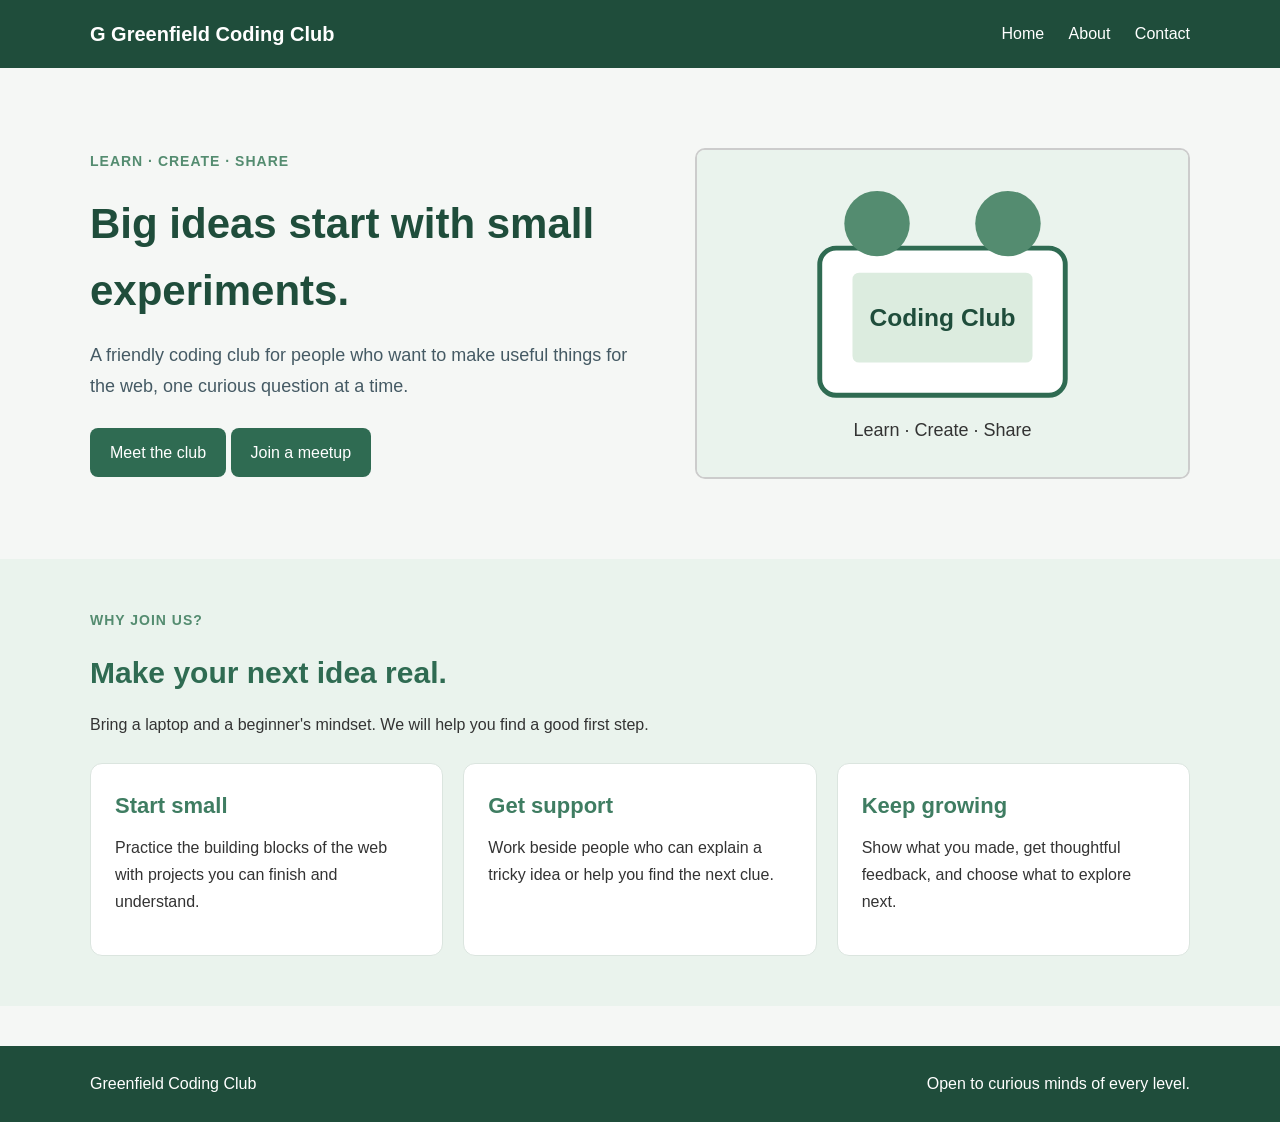
==== project/index.html @ 317ce495 "HW4: Add external CSS and style pages" ====
<!doctype html>
<html lang="en">
<head>
  <meta charset="utf-8">
  <meta name="viewport" content="width=device-width, initial-scale=1">
  <meta name="description" content="Greenfield Coding Club brings curious people together to build for the web.">
  <title>Greenfield Coding Club | Make and learn together</title>
  <link rel="stylesheet" href="css/style.css">
</head>

<body>

  <header class="site-header">
    <div class="wrap header-inner">
      <a class="brand" href="index.html">
        <span class="brand-mark" aria-hidden="true">G</span>
        Greenfield Coding Club
      </a>

      <nav class="site-nav" aria-label="Main navigation">
        <a href="index.html" aria-current="page">Home</a>
        <a href="about.html">About</a>
        <a href="contact.html">Contact</a>
      </nav>
    </div>
  </header>

  <main>

    <section class="wrap hero" aria-labelledby="home-title">
      <div class="hero-copy">

        <p class="eyebrow">Learn · Create · Share</p>

        <h1 id="home-title">
          Big ideas start with <span>small experiments.</span>
        </h1>

        <p class="lead">
          A friendly coding club for people who want to make useful things
          for the web, one curious question at a time.
        </p>

        <a class="button" href="about.html">Meet the club</a>

        <a class="button button-secondary" href="contact.html">
          Join a meetup
        </a>

      </div>

      <img
        class="hero-image"
        src="images/coding-club.svg"
        alt="A coding club member building a project on a laptop"
      >

    </section>


    <section class="section section-soft">

      <div class="wrap">

        <div class="section-intro">

          <p class="eyebrow">Why join us?</p>

          <h2>Make your next idea real.</h2>

          <p class="muted">
            Bring a laptop and a beginner's mindset.
            We will help you find a good first step.
          </p>

        </div>


        <div class="card-grid">

          <article class="card">
            <h3>Start small</h3>
            <p>
              Practice the building blocks of the web with projects
              you can finish and understand.
            </p>
          </article>

          <article class="card">
            <h3>Get support</h3>
            <p>
              Work beside people who can explain a tricky idea
              or help you find the next clue.
            </p>
          </article>

          <article class="card">
            <h3>Keep growing</h3>
            <p>
              Show what you made, get thoughtful feedback,
              and choose what to explore next.
            </p>
          </article>

        </div>

      </div>

    </section>

  </main>


  <footer class="site-footer">
    <div class="wrap footer-inner">
      <span>Greenfield Coding Club</span>
      <span>Open to curious minds of every level.</span>
    </div>
  </footer>

</body>
</html>
---- project/css/style.css ----
* {
    margin: 0;
    padding: 0;
    box-sizing: border-box;
}

body {
    background-color: #f5f7f5;
    color: #333333;
    font-family: Arial, sans-serif;
    font-size: 16px;
    line-height: 1.6;
}
h1 {
    color: #1f4d3b;
    font-size: 42px;
    margin-bottom: 16px;
}

h2 {
    color: #2f6b52;
    font-size: 30px;
    margin-bottom: 14px;
}

h3 {
    color: #3f7d62;
    font-size: 22px;
    margin-bottom: 10px;
}
p {
    line-height: 1.7;
    margin-bottom: 16px;
}
img {
    max-width: 100%;
    height: auto;
    border: 2px solid #cccccc;
    border-radius: 10px;
    margin: 20px 0;
}
ul,
ol {
    padding-left: 25px;
    margin-bottom: 20px;
}

li {
    margin-bottom: 8px;
}
.wrap {
    width: 90%;
    max-width: 1100px;
    margin: 0 auto;
}

.site-header {
    background-color: #1f4d3b;
    padding: 18px 0;
}

.header-inner {
    display: flex;
    justify-content: space-between;
    align-items: center;
}

.brand {
    color: white;
    text-decoration: none;
    font-size: 20px;
    font-weight: bold;
}

.site-nav a {
    color: white;
    text-decoration: none;
    margin-left: 20px;
}

.site-nav a:hover {
    text-decoration: underline;
}
.hero {
    display: flex;
    align-items: center;
    gap: 40px;
    padding: 60px 0;
}

.hero-copy {
    flex: 1;
}

.hero-image {
    width: 45%;
}

.eyebrow {
    color: #548c70;
    font-size: 14px;
    font-weight: bold;
    text-transform: uppercase;
    letter-spacing: 1px;
}

.lead {
    font-size: 18px;
    color: #455a64;
}

.button {
    display: inline-block;
    background-color: #2f6b52;
    color: white;
    text-decoration: none;
    padding: 12px 20px;
    border-radius: 8px;
    margin-top: 10px;
}

.button:hover {
    background-color: #1f4d3b;
}
.section {
    padding: 50px 0;
}

.section-soft {
    background-color: #eaf3ed;
}

.section-intro {
    margin-bottom: 25px;
}

.card-grid {
    display: grid;
    grid-template-columns: repeat(3, 1fr);
    gap: 20px;
}

.card {
    background-color: white;
    padding: 24px;
    border: 1px solid #dbe5df;
    border-radius: 12px;
}
.about-layout {
    display: grid;
    grid-template-columns: 2fr 1fr;
    gap: 30px;
}

.callout {
    background-color: #dcecdf;
    padding: 18px;
    border-left: 5px solid #2f6b52;
    margin-top: 20px;
}
.contact-layout {
    display: grid;
    grid-template-columns: 1fr 1fr;
    gap: 30px;
    padding: 50px 0;
}

.contact-card {
    background-color: white;
    padding: 25px;
    border-radius: 12px;
    border: 1px solid #dbe5df;
}

label {
    display: block;
    font-weight: bold;
    margin-top: 14px;
    margin-bottom: 5px;
}

input,
textarea {
    width: 100%;
    padding: 10px;
    border: 1px solid #cccccc;
    border-radius: 6px;
}

textarea {
    min-height: 130px;
}

button {
    margin-top: 15px;
    background-color: #2f6b52;
    color: white;
    border: none;
    padding: 12px 20px;
    border-radius: 8px;
    cursor: pointer;
}
.site-footer {
    background-color: #1f4d3b;
    color: white;
    padding: 25px 0;
    margin-top: 40px;
}

.footer-inner {
    display: flex;
    justify-content: space-between;
}
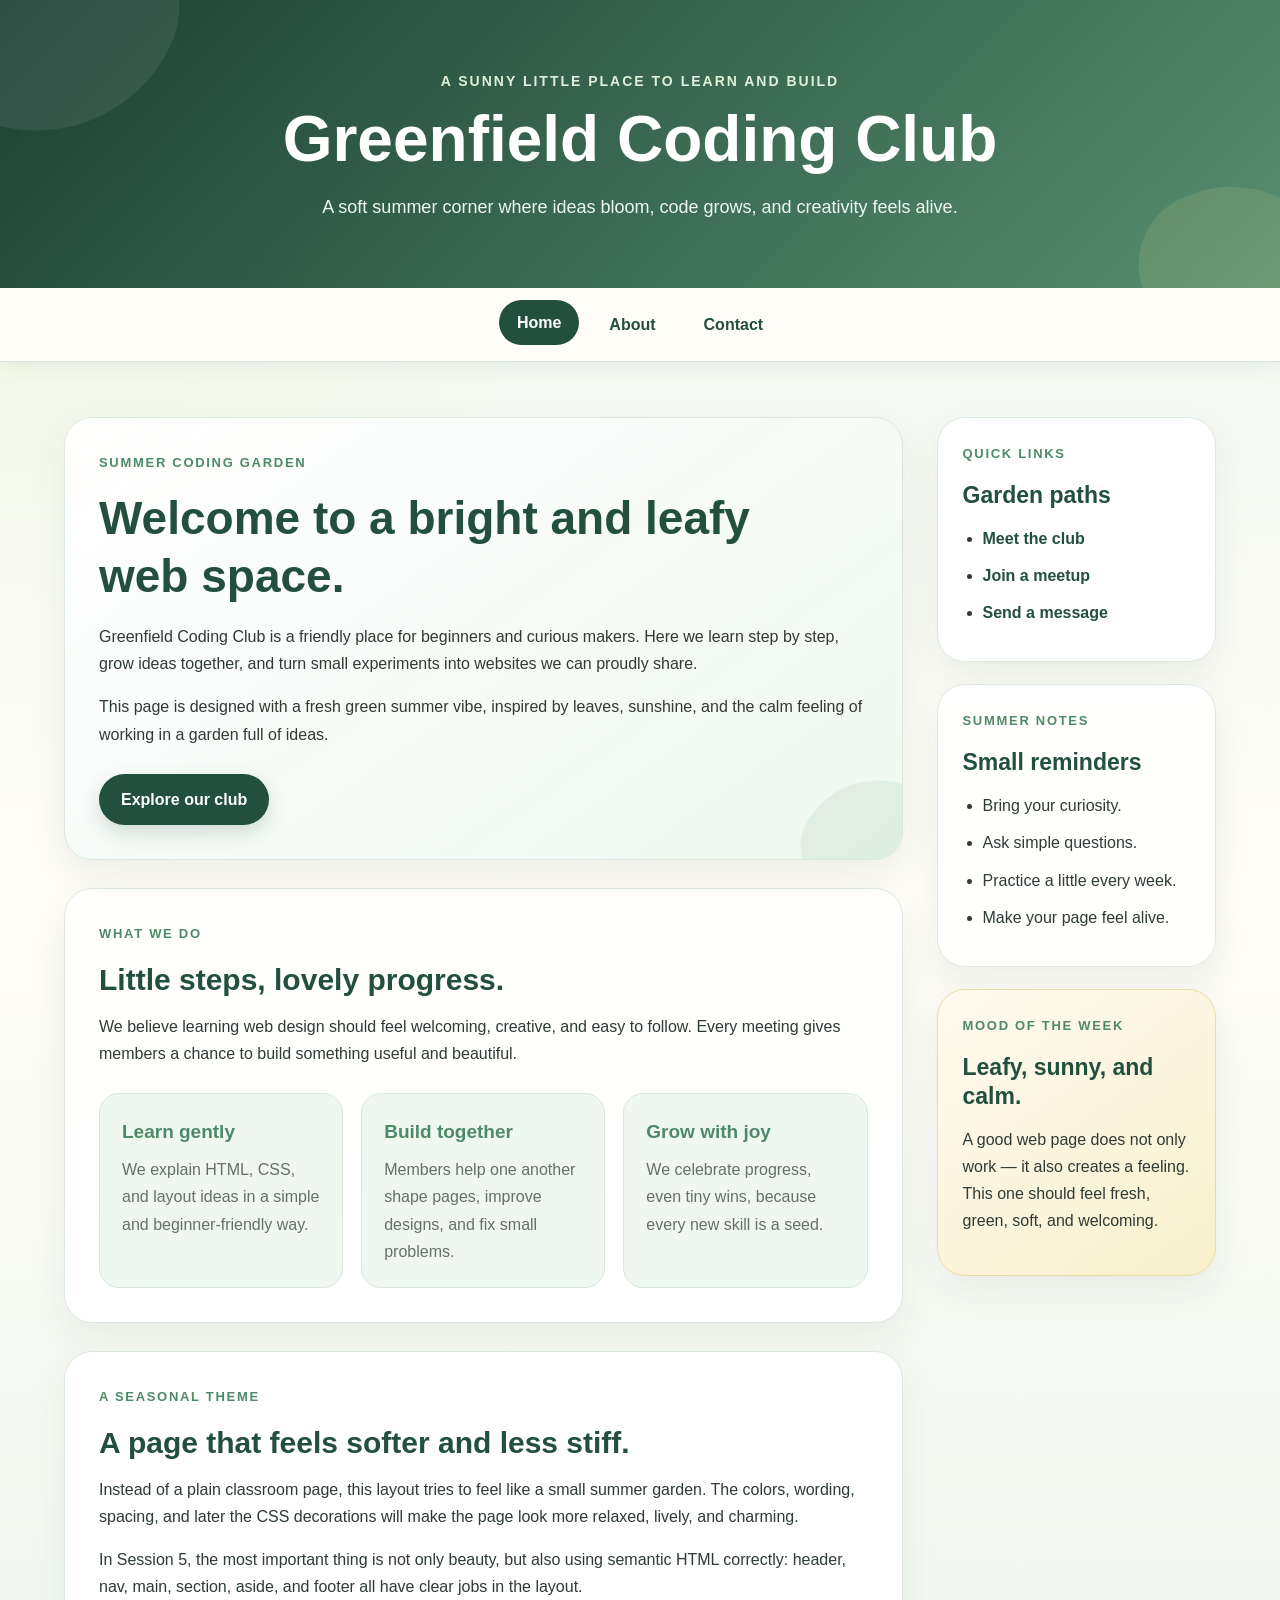
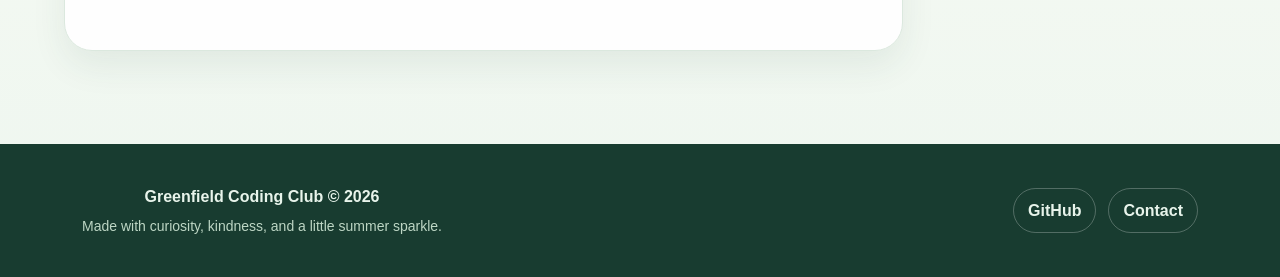
==== commit fbadbbab: "HW5: Add semantic summer garden layout" ====
--- a/project/index.html
+++ b/project/index.html
@@ -3,120 +3,164 @@
 <head>
   <meta charset="utf-8">
   <meta name="viewport" content="width=device-width, initial-scale=1">
-  <meta name="description" content="Greenfield Coding Club brings curious people together to build for the web.">
-  <title>Greenfield Coding Club | Make and learn together</title>
+  <meta name="description" content="Greenfield Coding Club is a cozy summer-inspired coding community where curious people build beautiful things for the web.">
+  <title>Greenfield Coding Club | Summer Garden Layout</title>
   <link rel="stylesheet" href="css/style.css">
 </head>
 
 <body>
 
   <header class="site-header">
-    <div class="wrap header-inner">
-      <a class="brand" href="index.html">
-        <span class="brand-mark" aria-hidden="true">G</span>
-        Greenfield Coding Club
-      </a>
-
-      <nav class="site-nav" aria-label="Main navigation">
-        <a href="index.html" aria-current="page">Home</a>
-        <a href="about.html">About</a>
-        <a href="contact.html">Contact</a>
-      </nav>
+    <div class="container">
+      <p class="site-tagline">A sunny little place to learn and build</p>
+      <h1 class="site-title">Greenfield Coding Club</h1>
+      <p class="site-subtitle">
+        A soft summer corner where ideas bloom, code grows, and creativity feels alive.
+      </p>
     </div>
   </header>
 
-  <main>
+  <nav class="site-nav" aria-label="Main navigation">
+    <div class="container">
+      <ul class="nav-list">
+  <li>
+    <a class="active" href="index.html" aria-current="page">Home</a>
+  </li>
 
-    <section class="wrap hero" aria-labelledby="home-title">
-      <div class="hero-copy">
+  <li>
+    <a href="about.html">About</a>
+  </li>
 
-        <p class="eyebrow">Learn · Create · Share</p>
+  <li>
+    <a href="contact.html">Contact</a>
+  </li>
+</ul>
+    </div>
+  </nav>
 
-        <h1 id="home-title">
-          Big ideas start with <span>small experiments.</span>
-        </h1>
+  <main class="site-main">
+    <div class="container page-layout">
 
-        <p class="lead">
-          A friendly coding club for people who want to make useful things
-          for the web, one curious question at a time.
-        </p>
+      <section class="main-content" aria-labelledby="welcome-title">
 
-        <a class="button" href="about.html">Meet the club</a>
+        <section class="hero-card">
+          <p class="mini-label">Summer coding garden</p>
+          <h2 id="welcome-title">Welcome to a bright and leafy web space.</h2>
+          <p>
+            Greenfield Coding Club is a friendly place for beginners and curious makers.
+            Here we learn step by step, grow ideas together, and turn small experiments
+            into websites we can proudly share.
+          </p>
+          <p>
+            This page is designed with a fresh green summer vibe, inspired by leaves,
+            sunshine, and the calm feeling of working in a garden full of ideas.
+          </p>
+          <a class="main-button" href="about.html">Explore our club</a>
+        </section>
 
-        <a class="button button-secondary" href="contact.html">
-          Join a meetup
-        </a>
-
-      </div>
-
-      <img
-        class="hero-image"
-        src="images/coding-club.svg"
-        alt="A coding club member building a project on a laptop"
-      >
-
-    </section>
-
-
-    <section class="section section-soft">
-
-      <div class="wrap">
-
-        <div class="section-intro">
-
-          <p class="eyebrow">Why join us?</p>
-
-          <h2>Make your next idea real.</h2>
-
-          <p class="muted">
-            Bring a laptop and a beginner's mindset.
-            We will help you find a good first step.
+        <section class="content-card" aria-labelledby="activities-title">
+          <p class="mini-label">What we do</p>
+          <h2 id="activities-title">Little steps, lovely progress.</h2>
+          <p>
+            We believe learning web design should feel welcoming, creative, and easy to follow.
+            Every meeting gives members a chance to build something useful and beautiful.
           </p>
 
-        </div>
+          <div class="feature-grid">
+            <article class="feature-box">
+              <h3>Learn gently</h3>
+              <p>
+                We explain HTML, CSS, and layout ideas in a simple and beginner-friendly way.
+              </p>
+            </article>
 
+            <article class="feature-box">
+              <h3>Build together</h3>
+              <p>
+                Members help one another shape pages, improve designs, and fix small problems.
+              </p>
+            </article>
 
-        <div class="card-grid">
+            <article class="feature-box">
+              <h3>Grow with joy</h3>
+              <p>
+                We celebrate progress, even tiny wins, because every new skill is a seed.
+              </p>
+            </article>
+          </div>
+        </section>
 
-          <article class="card">
-            <h3>Start small</h3>
-            <p>
-              Practice the building blocks of the web with projects
-              you can finish and understand.
-            </p>
-          </article>
+        <section class="content-card" aria-labelledby="story-title">
+          <p class="mini-label">A seasonal theme</p>
+          <h2 id="story-title">A page that feels softer and less stiff.</h2>
+          <p>
+            Instead of a plain classroom page, this layout tries to feel like a small summer garden.
+            The colors, wording, spacing, and later the CSS decorations will make the page look more
+            relaxed, lively, and charming.
+          </p>
+          <p>
+            In Session 5, the most important thing is not only beauty, but also using semantic HTML
+            correctly: header, nav, main, section, aside, and footer all have clear jobs in the layout.
+          </p>
+        </section>
 
-          <article class="card">
-            <h3>Get support</h3>
-            <p>
-              Work beside people who can explain a tricky idea
-              or help you find the next clue.
-            </p>
-          </article>
+      </section>
 
-          <article class="card">
-            <h3>Keep growing</h3>
-            <p>
-              Show what you made, get thoughtful feedback,
-              and choose what to explore next.
-            </p>
-          </article>
+      <aside class="sidebar" aria-labelledby="sidebar-title">
+        <section class="sidebar-card">
+          <p class="mini-label">Quick links</p>
+          <h2 id="sidebar-title">Garden paths</h2>
+          <ul class="sidebar-list">
+            <li><a href="about.html">Meet the club</a></li>
+            <li><a href="contact.html">Join a meetup</a></li>
+            <li><a href="contact.html">Send a message</a></li>
+          </ul>
+        </section>
 
-        </div>
+        <section class="sidebar-card">
+          <p class="mini-label">Summer notes</p>
+          <h2>Small reminders</h2>
+          <ul class="sidebar-list">
+            <li>Bring your curiosity.</li>
+            <li>Ask simple questions.</li>
+            <li>Practice a little every week.</li>
+            <li>Make your page feel alive.</li>
+          </ul>
+        </section>
 
-      </div>
+        <section class="sidebar-card highlight-card">
+          <p class="mini-label">Mood of the week</p>
+          <h2>Leafy, sunny, and calm.</h2>
+          <p>
+            A good web page does not only work — it also creates a feeling.
+            This one should feel fresh, green, soft, and welcoming.
+          </p>
+        </section>
+      </aside>
 
-    </section>
-
+    </div>
   </main>
 
+  <footer class="site-footer">
+  <div class="container footer-content">
 
-  <footer class="site-footer">
-    <div class="wrap footer-inner">
-      <span>Greenfield Coding Club</span>
-      <span>Open to curious minds of every level.</span>
+    <div>
+      <p class="footer-title">
+        Greenfield Coding Club © 2026
+      </p>
+
+      <p>
+        Made with curiosity, kindness, and a little summer sparkle.
+      </p>
     </div>
-  </footer>
+
+    <div class="footer-links">
+      <a href="https://github.com/naiu-gud" target="_blank">GitHub</a>
+      <a href="contact.html">Contact</a>
+    </div>
+
+  </div>
+</footer>
 
 </body>
 </html>
--- a/project/css/style.css
+++ b/project/css/style.css
@@ -1,213 +1,598 @@
+/* =========================
+   SESSION 05 - SUMMER GARDEN
+   Greenfield Coding Club
+   ========================= */
+
+
+/* ---------- Color system ---------- */
+
+:root {
+    --forest: #234f3f;
+    --deep-green: #183c30;
+    --leaf: #4f8a68;
+    --fresh-green: #75a985;
+    --sage: #dfeee3;
+    --mint: #eef7f0;
+    --cream: #fffdf7;
+    --sun: #f5d98b;
+    --text: #2f3b35;
+    --muted: #637168;
+    --white: #ffffff;
+}
+
+
+/* ---------- Reset ---------- */
+
 * {
     margin: 0;
     padding: 0;
     box-sizing: border-box;
 }
 
+
+/* ---------- Whole page ---------- */
+
 body {
-    background-color: #f5f7f5;
-    color: #333333;
-    font-family: Arial, sans-serif;
+    margin: 0;
+    background:
+        radial-gradient(circle at top left, #f4f8df 0, transparent 28%),
+        linear-gradient(180deg, #eef7f0 0%, #fffdf7 48%, #edf6ef 100%);
+    color: var(--text);
+    font-family: "Segoe UI", Arial, sans-serif;
     font-size: 16px;
-    line-height: 1.6;
-}
-h1 {
-    color: #1f4d3b;
-    font-size: 42px;
-    margin-bottom: 16px;
-}
-
-h2 {
-    color: #2f6b52;
+    line-height: 1.7;
+}
+
+
+/* ---------- Reusable page width ---------- */
+
+.container {
+    width: 90%;
+    max-width: 1180px;
+    margin: 0 auto;
+}
+
+
+/* ---------- Header ---------- */
+
+.site-header {
+    position: relative;
+    overflow: hidden;
+    text-align: center;
+    color: var(--white);
+    background:
+        linear-gradient(
+            135deg,
+            rgba(24, 60, 48, 0.98),
+            rgba(79, 138, 104, 0.95)
+        );
+    padding: 70px 20px 65px;
+}
+
+
+/* Decorative summer circles / leaves */
+
+.site-header::before {
+    content: "";
+    position: absolute;
+    width: 240px;
+    height: 240px;
+    background-color: rgba(255, 255, 255, 0.08);
+    border-radius: 60% 40% 65% 35%;
+    top: -100px;
+    left: -70px;
+    transform: rotate(25deg);
+}
+
+.site-header::after {
+    content: "";
+    position: absolute;
+    width: 190px;
+    height: 190px;
+    background-color: rgba(245, 217, 139, 0.12);
+    border-radius: 40% 60% 35% 65%;
+    right: -55px;
+    bottom: -85px;
+    transform: rotate(-20deg);
+}
+
+.site-header .container {
+    position: relative;
+    z-index: 1;
+}
+
+.site-tagline {
+    margin: 0 0 10px;
+    color: #dff0d8;
+    font-size: 14px;
+    font-weight: 700;
+    letter-spacing: 2px;
+    text-transform: uppercase;
+}
+
+.site-title {
+    margin: 0;
+    color: var(--white);
+    font-size: clamp(38px, 6vw, 64px);
+    line-height: 1.1;
+}
+
+.site-subtitle {
+    max-width: 680px;
+    margin: 18px auto 0;
+    color: #eef8f0;
+    font-size: 18px;
+}
+
+
+/* ---------- Navigation ---------- */
+
+.site-nav {
+    background-color: var(--cream);
+    border-bottom: 1px solid #d8e7dc;
+    box-shadow: 0 5px 20px rgba(35, 79, 63, 0.08);
+}
+
+.nav-list {
+    list-style: none;
+
+    display: flex;
+    justify-content: center;
+    align-items: center;
+
+    gap: 12px;
+
+    padding: 14px 0;
+    margin: 0;
+}
+
+.nav-list a {
+    display: block;
+    color: var(--forest);
+    text-decoration: none;
+    font-weight: 700;
+
+    padding: 9px 18px;
+
+    border-radius: 999px;
+
+    transition:
+        background-color 0.2s ease,
+        color 0.2s ease,
+        transform 0.2s ease;
+}
+
+.nav-list a:hover,
+.nav-list a.active,
+.nav-list a[aria-current="page"] {
+    background-color: var(--forest);
+    color: var(--white);
+    transform: translateY(-2px);
+}
+
+
+/* ---------- Main page ---------- */
+
+.site-main {
+    padding: 55px 0 65px;
+}
+
+
+/*
+   FLEXBOX LAYOUT
+
+   .page-layout is the PARENT.
+   main-content and sidebar are its CHILDREN.
+*/
+
+.page-layout {
+    display: flex;
+    align-items: flex-start;
+
+    gap: 34px;
+}
+
+
+/* Main column = wider */
+
+.main-content {
+    flex: 3;
+}
+
+
+/* Sidebar = narrower */
+
+.sidebar {
+    flex: 1;
+
+    display: flex;
+    flex-direction: column;
+    gap: 22px;
+}
+
+
+/* ---------- General cards ---------- */
+
+.hero-card,
+.content-card,
+.sidebar-card {
+    background-color: rgba(255, 255, 255, 0.9);
+
+    border: 1px solid #dbe8de;
+    border-radius: 28px;
+
+    box-shadow:
+        0 15px 35px rgba(35, 79, 63, 0.08);
+
+    padding: 34px;
+}
+
+
+/* ---------- Hero content ---------- */
+
+.hero-card {
+    position: relative;
+    overflow: hidden;
+
+    margin-bottom: 28px;
+
+    background:
+        linear-gradient(
+            145deg,
+            rgba(255, 255, 255, 0.97),
+            rgba(238, 247, 240, 0.95)
+        );
+}
+
+.hero-card::after {
+    content: "";
+    position: absolute;
+
+    width: 130px;
+    height: 130px;
+
+    right: -35px;
+    bottom: -45px;
+
+    background-color: rgba(117, 169, 133, 0.13);
+
+    border-radius: 70% 30% 60% 40%;
+    transform: rotate(30deg);
+}
+
+.mini-label {
+    margin: 0 0 8px;
+
+    color: var(--leaf);
+
+    font-size: 13px;
+    font-weight: 800;
+
+    letter-spacing: 1.7px;
+    text-transform: uppercase;
+}
+
+.hero-card h2,
+.content-card h2,
+.sidebar-card h2 {
+    color: var(--forest);
+
+    line-height: 1.25;
+}
+
+.hero-card h2 {
+    max-width: 700px;
+
+    margin-bottom: 18px;
+
+    font-size: clamp(30px, 4vw, 46px);
+}
+
+.hero-card p,
+.content-card p,
+.sidebar-card p {
+    margin: 0 0 16px;
+}
+
+
+/* ---------- Main button ---------- */
+
+.main-button {
+    display: inline-block;
+
+    margin-top: 10px;
+
+    padding: 12px 22px;
+
+    background-color: var(--forest);
+    color: var(--white);
+
+    text-decoration: none;
+    font-weight: 700;
+
+    border-radius: 999px;
+
+    box-shadow:
+        0 8px 20px rgba(35, 79, 63, 0.18);
+
+    transition:
+        transform 0.2s ease,
+        background-color 0.2s ease;
+}
+
+.main-button:hover {
+    background-color: var(--leaf);
+    transform: translateY(-2px);
+}
+
+
+/* ---------- Content sections ---------- */
+
+.content-card {
+    margin-bottom: 28px;
+}
+
+.content-card h2 {
+    margin-bottom: 14px;
     font-size: 30px;
-    margin-bottom: 14px;
-}
-
-h3 {
-    color: #3f7d62;
-    font-size: 22px;
+}
+
+
+/* ---------- Feature cards ---------- */
+
+.feature-grid {
+    display: flex;
+
+    gap: 18px;
+
+    margin-top: 26px;
+}
+
+.feature-box {
+    flex: 1;
+
+    padding: 22px;
+
+    background-color: var(--mint);
+
+    border: 1px solid #d7e8db;
+    border-radius: 20px;
+}
+
+.feature-box h3 {
+    margin-bottom: 8px;
+
+    color: var(--leaf);
+
+    font-size: 19px;
+}
+
+.feature-box p {
+    margin: 0;
+
+    color: var(--muted);
+}
+
+
+/* ---------- Sidebar ---------- */
+
+.sidebar-card {
+    padding: 25px;
+}
+
+.sidebar-card h2 {
+    margin-bottom: 15px;
+
+    font-size: 23px;
+}
+
+.sidebar-list {
+    margin: 0;
+    padding-left: 20px;
+}
+
+.sidebar-list li {
     margin-bottom: 10px;
 }
-p {
-    line-height: 1.7;
-    margin-bottom: 16px;
-}
-img {
-    max-width: 100%;
-    height: auto;
-    border: 2px solid #cccccc;
-    border-radius: 10px;
-    margin: 20px 0;
-}
-ul,
-ol {
-    padding-left: 25px;
+
+.sidebar-list a {
+    color: var(--forest);
+    font-weight: 700;
+    text-decoration: none;
+}
+
+.sidebar-list a:hover {
+    color: var(--leaf);
+    text-decoration: underline;
+}
+
+
+/* Special sunny sidebar */
+
+.highlight-card {
+    background:
+        linear-gradient(
+            145deg,
+            #fffaf0,
+            #f7f0cc
+        );
+
+    border-color: #eadca3;
+}
+
+/* ---------- Contact form ---------- */
+
+.contact-form {
+    margin-top: 24px;
+}
+
+.form-group {
     margin-bottom: 20px;
 }
 
-li {
-    margin-bottom: 8px;
-}
-.wrap {
-    width: 90%;
-    max-width: 1100px;
-    margin: 0 auto;
-}
-
-.site-header {
-    background-color: #1f4d3b;
-    padding: 18px 0;
-}
-
-.header-inner {
+.form-group label {
+    display: block;
+    margin-bottom: 7px;
+
+    color: var(--forest);
+
+    font-weight: 700;
+}
+
+.form-group input,
+.form-group textarea {
+    width: 100%;
+
+    padding: 13px 15px;
+
+    border: 1px solid #cddfd2;
+    border-radius: 14px;
+
+    background-color: #fbfefb;
+
+    color: var(--text);
+
+    font: inherit;
+
+    outline: none;
+}
+
+.form-group input:focus,
+.form-group textarea:focus {
+    border-color: var(--leaf);
+
+    box-shadow:
+        0 0 0 3px rgba(79, 138, 104, 0.12);
+}
+
+.form-group textarea {
+    min-height: 150px;
+
+    resize: vertical;
+}
+
+.form-button {
+    border: none;
+
+    padding: 12px 22px;
+
+    background-color: var(--forest);
+    color: var(--white);
+
+    font: inherit;
+    font-weight: 700;
+
+    border-radius: 999px;
+
+    cursor: pointer;
+
+    box-shadow:
+        0 8px 20px rgba(35, 79, 63, 0.18);
+}
+
+.form-button:hover {
+    background-color: var(--leaf);
+}
+/* ---------- Footer ---------- */
+
+.site-footer {
+    background-color: var(--deep-green);
+    color: #e8f4eb;
+
+    text-align: center;
+
+    padding: 35px 20px;
+}
+
+.site-footer p {
+    margin: 4px 0;
+}
+
+.site-footer p:last-child {
+    color: #bdd6c4;
+    font-size: 14px;
+}
+
+.footer-content {
     display: flex;
     justify-content: space-between;
     align-items: center;
-}
-
-.brand {
-    color: white;
+    gap: 25px;
+}
+
+.footer-title {
+    font-weight: 700;
+}
+
+.footer-links {
+    display: flex;
+    gap: 12px;
+}
+
+.footer-links a {
+    color: #e8f4eb;
     text-decoration: none;
-    font-size: 20px;
-    font-weight: bold;
-}
-
-.site-nav a {
-    color: white;
-    text-decoration: none;
-    margin-left: 20px;
-}
-
-.site-nav a:hover {
-    text-decoration: underline;
-}
-.hero {
-    display: flex;
-    align-items: center;
-    gap: 40px;
-    padding: 60px 0;
-}
-
-.hero-copy {
-    flex: 1;
-}
-
-.hero-image {
-    width: 45%;
-}
-
-.eyebrow {
-    color: #548c70;
-    font-size: 14px;
-    font-weight: bold;
-    text-transform: uppercase;
-    letter-spacing: 1px;
-}
-
-.lead {
-    font-size: 18px;
-    color: #455a64;
-}
-
-.button {
-    display: inline-block;
-    background-color: #2f6b52;
-    color: white;
-    text-decoration: none;
-    padding: 12px 20px;
-    border-radius: 8px;
-    margin-top: 10px;
-}
-
-.button:hover {
-    background-color: #1f4d3b;
-}
-.section {
-    padding: 50px 0;
-}
-
-.section-soft {
-    background-color: #eaf3ed;
-}
-
-.section-intro {
-    margin-bottom: 25px;
-}
-
-.card-grid {
-    display: grid;
-    grid-template-columns: repeat(3, 1fr);
-    gap: 20px;
-}
-
-.card {
-    background-color: white;
-    padding: 24px;
-    border: 1px solid #dbe5df;
-    border-radius: 12px;
-}
-.about-layout {
-    display: grid;
-    grid-template-columns: 2fr 1fr;
-    gap: 30px;
-}
-
-.callout {
-    background-color: #dcecdf;
-    padding: 18px;
-    border-left: 5px solid #2f6b52;
-    margin-top: 20px;
-}
-.contact-layout {
-    display: grid;
-    grid-template-columns: 1fr 1fr;
-    gap: 30px;
-    padding: 50px 0;
-}
-
-.contact-card {
-    background-color: white;
-    padding: 25px;
-    border-radius: 12px;
-    border: 1px solid #dbe5df;
-}
-
-label {
-    display: block;
-    font-weight: bold;
-    margin-top: 14px;
-    margin-bottom: 5px;
-}
-
-input,
-textarea {
-    width: 100%;
-    padding: 10px;
-    border: 1px solid #cccccc;
-    border-radius: 6px;
-}
-
-textarea {
-    min-height: 130px;
-}
-
-button {
-    margin-top: 15px;
-    background-color: #2f6b52;
-    color: white;
-    border: none;
-    padding: 12px 20px;
-    border-radius: 8px;
-    cursor: pointer;
-}
-.site-footer {
-    background-color: #1f4d3b;
-    color: white;
-    padding: 25px 0;
-    margin-top: 40px;
-}
-
-.footer-inner {
-    display: flex;
-    justify-content: space-between;
-}+    font-weight: 700;
+    padding: 8px 14px;
+    border: 1px solid rgba(255, 255, 255, 0.25);
+    border-radius: 999px;
+}
+
+.footer-links a:hover {
+    background-color: #e8f4eb;
+    color: #183c30;
+}
+
+/* ---------- Responsive layout ---------- */
+
+@media (max-width: 850px) {
+
+    .page-layout {
+        flex-direction: column;
+    }
+
+    .main-content,
+    .sidebar {
+        width: 100%;
+    }
+
+    .sidebar {
+        flex-direction: row;
+        flex-wrap: wrap;
+    }
+
+    .sidebar-card {
+        flex: 1 1 250px;
+    }
+
+    .feature-grid {
+        flex-direction: column;
+    }
+}
+
+
+@media (max-width: 600px) {
+
+    .site-header {
+        padding: 55px 18px;
+    }
+
+    .nav-list {
+        flex-wrap: wrap;
+    }
+
+    .hero-card,
+    .content-card,
+    .sidebar-card {
+        padding: 24px;
+        border-radius: 22px;
+    }
+
+    .site-main {
+        padding-top: 35px;
+    }
+    .footer-content {
+    flex-direction: column;
+    text-align: center;
+}
+}
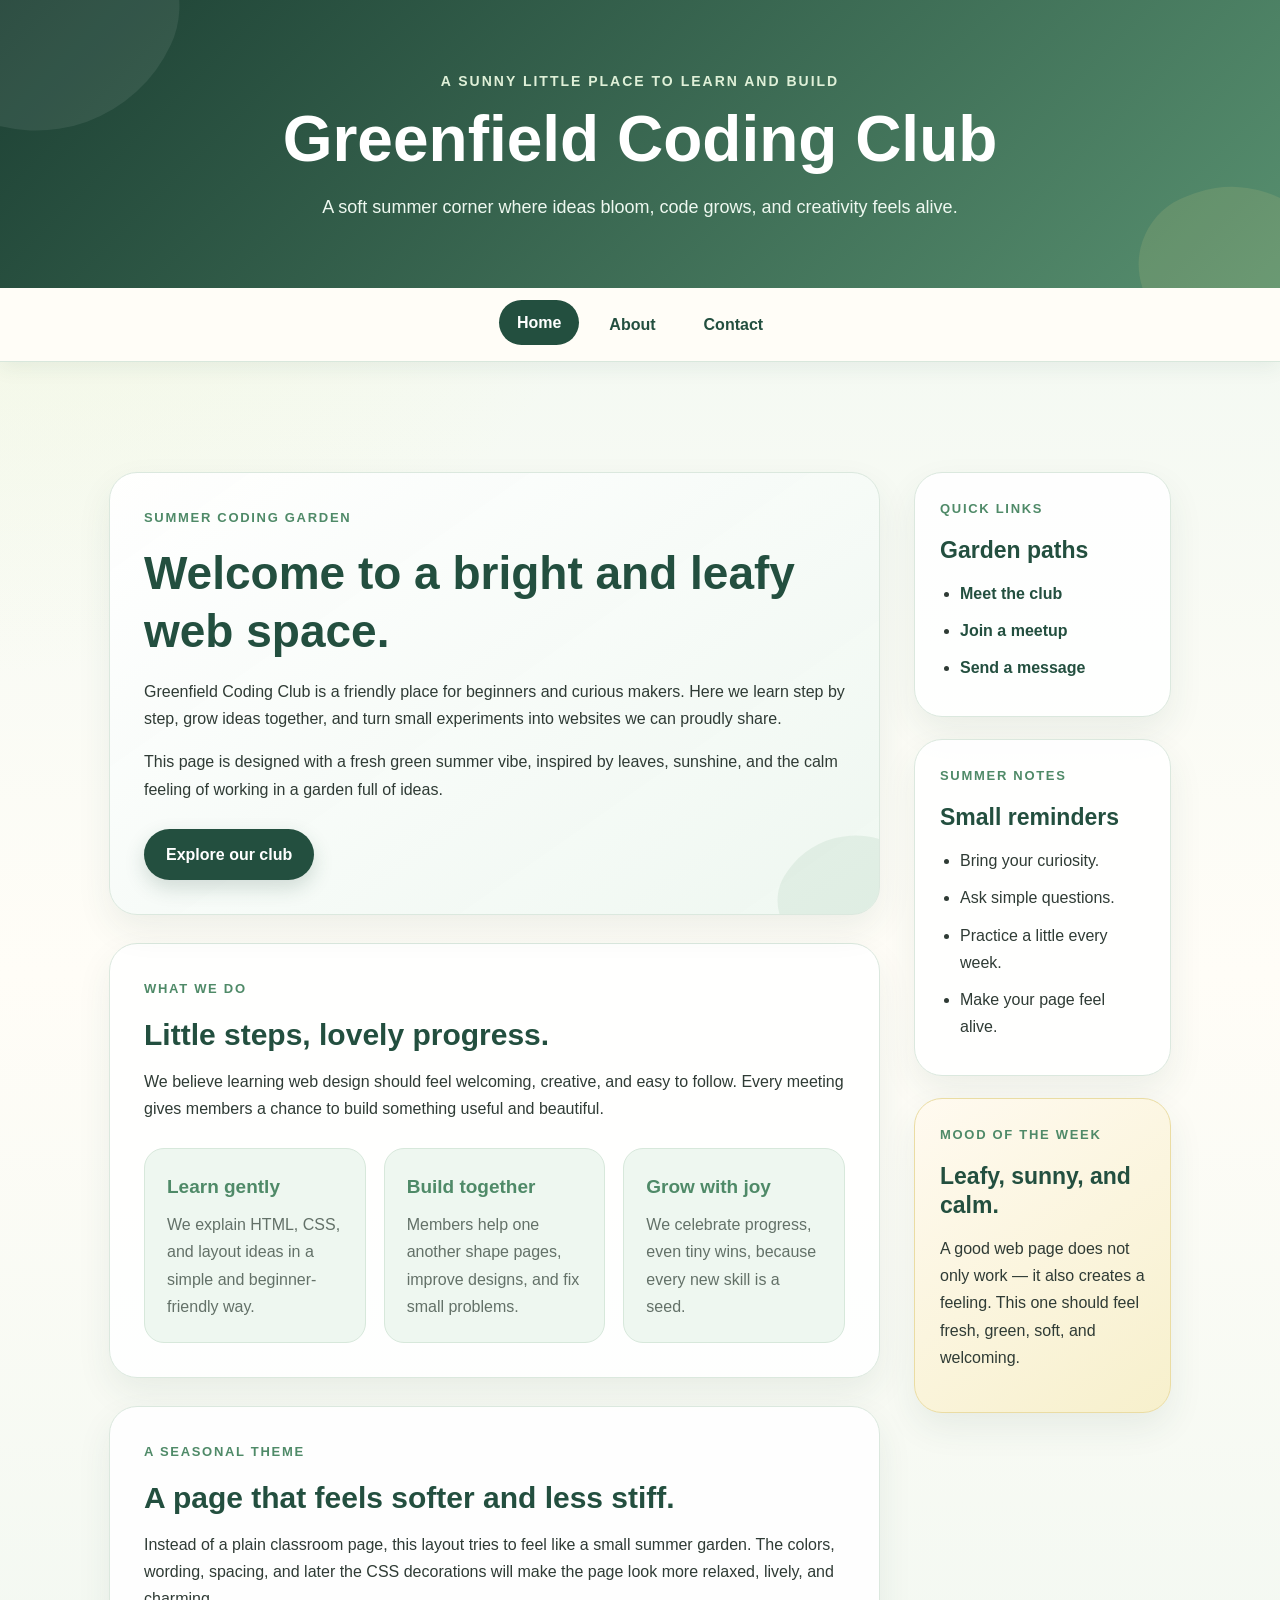
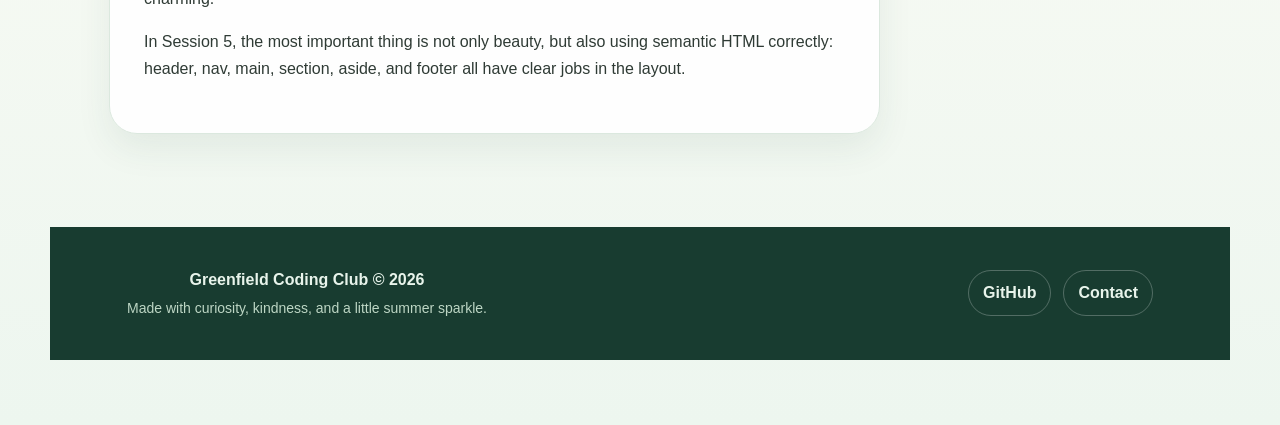
==== commit 6975822c: "HW5: Add semantic summer garden layout" ====
--- a/project/index.html
+++ b/project/index.html
@@ -19,7 +19,7 @@
       </p>
     </div>
   </header>
-
+<!-- Main navigation for Home, About, and Contact pages -->
   <nav class="site-nav" aria-label="Main navigation">
     <div class="container">
       <ul class="nav-list">
@@ -37,7 +37,8 @@
 </ul>
     </div>
   </nav>
-
+<!-- Main two-column content layout -->
+<main class="site-main">
   <main class="site-main">
     <div class="container page-layout">
 
--- a/project/css/style.css
+++ b/project/css/style.css
@@ -28,7 +28,25 @@
     padding: 0;
     box-sizing: border-box;
 }
-
+/* Required semantic layout styles for Homework 5 */
+
+header {
+    background-color: #234f3f;
+    color: white;
+    padding: 20px;
+    text-align: center;
+}
+
+nav ul {
+    list-style: none;
+}
+
+main {
+    max-width: 1180px;
+    margin: 0 auto;
+    padding-left: 20px;
+    padding-right: 20px;
+}
 
 /* ---------- Whole page ---------- */
 
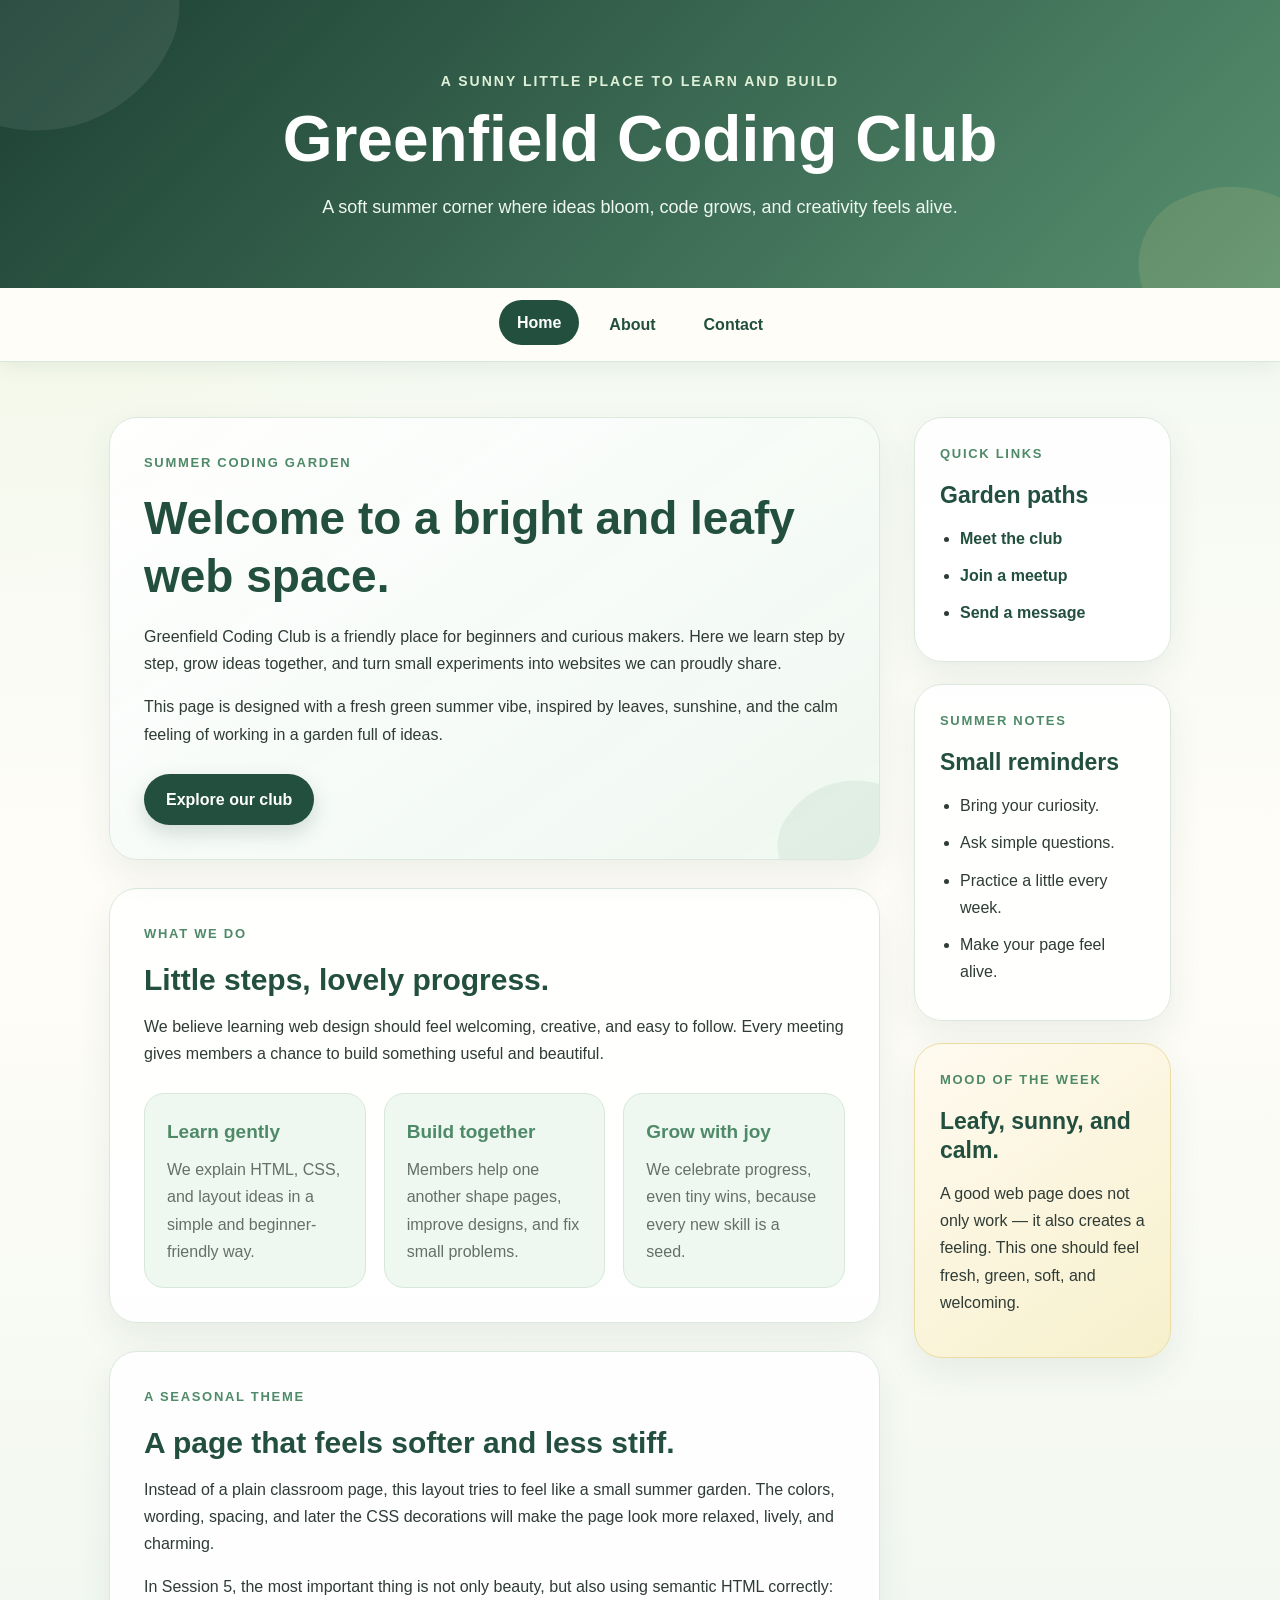
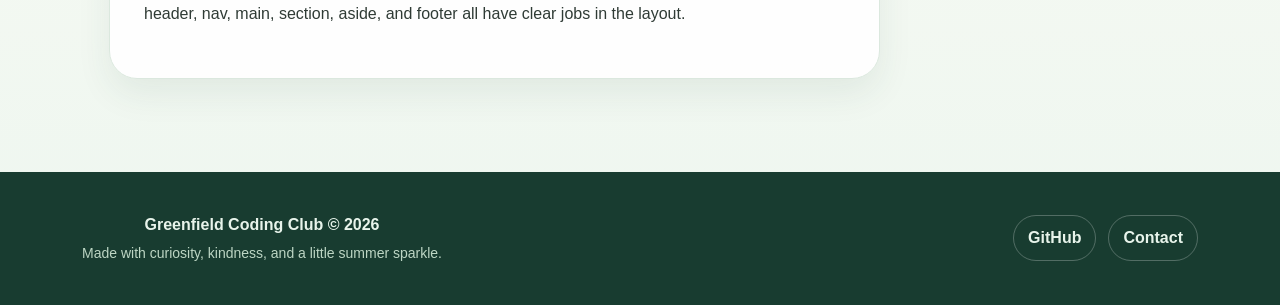
==== commit 35a4767b: "HW5: Complete semantic main structure" ====
--- a/project/index.html
+++ b/project/index.html
@@ -38,7 +38,7 @@
     </div>
   </nav>
 <!-- Main two-column content layout -->
-<main class="site-main">
+
   <main class="site-main">
     <div class="container page-layout">
 
